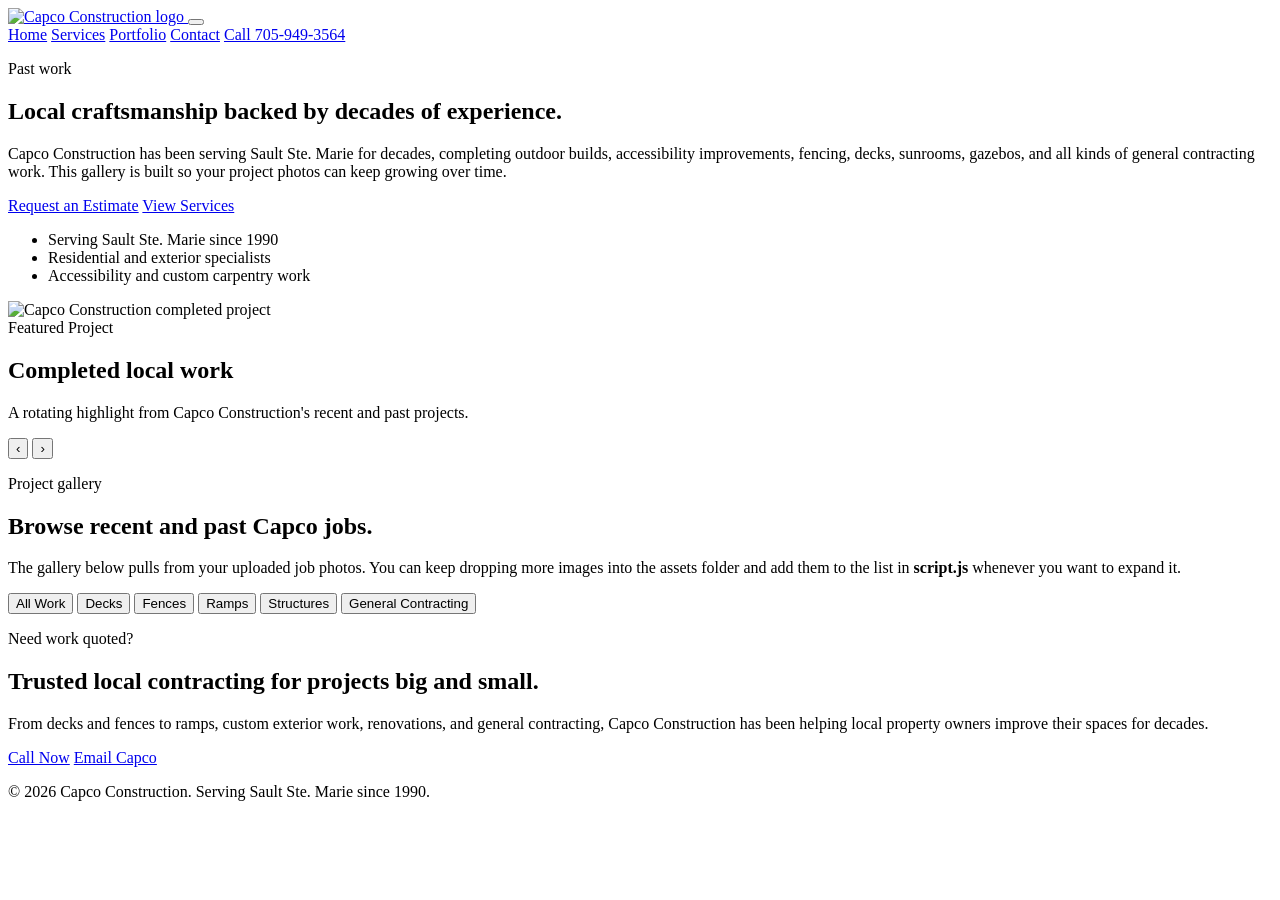
==== portfolio/index.html @ f86b4277 "Update and rename index.htnl to index.html" ====
<!DOCTYPE html>
<html lang="en">
<head>
  <meta charset="UTF-8" />
  <meta name="viewport" content="width=device-width, initial-scale=1.0" />
  <title>Capco Construction Portfolio | Sault Ste. Marie Contracting Projects</title>
  <meta
    name="description"
    content="Browse completed Capco Construction projects in Sault Ste. Marie, including decks, fences, accessibility ramps, gazebos, sunrooms, and general contracting work from a trusted local business serving the area for decades."
  />
  <link rel="stylesheet" href="styles.css" />
</head>
<body class="portfolio-page">
  <header class="site-header compact-header" id="top">
    <div class="container header-inner">
      <a class="brand" href="index.html" aria-label="Capco Construction home">
        <img src="capcologo.png" alt="Capco Construction logo" />
      </a>

      <button class="menu-toggle" id="menuToggle" aria-expanded="false" aria-controls="siteNav" aria-label="Open menu">
        <span></span><span></span><span></span>
      </button>

      <nav class="site-nav" id="siteNav">
        <a href="index.html">Home</a>
        <a href="index.html#services">Services</a>
        <a href="portfolio.html" aria-current="page">Portfolio</a>
        <a href="index.html#contact">Contact</a>
        <a class="nav-cta" href="tel:7059493564">Call 705-949-3564</a>
      </nav>
    </div>
  </header>

  <main>
    <section class="portfolio-hero portfolio-hero--projects">
      <div class="container portfolio-hero-grid reveal">
        <div class="portfolio-hero-copy">
          <p class="eyebrow">Past work</p>
          <h1>Local craftsmanship backed by decades of experience.</h1>
          <p>
            Capco Construction has been serving Sault Ste. Marie for decades, completing outdoor builds,
            accessibility improvements, fencing, decks, sunrooms, gazebos, and all kinds of general contracting work.
            This gallery is built so your project photos can keep growing over time.
          </p>

          <div class="hero-actions">
            <a class="btn btn-primary" href="tel:7059493564">Request an Estimate</a>
            <a class="btn btn-secondary" href="index.html#services">View Services</a>
          </div>

          <ul class="hero-points">
            <li>Serving Sault Ste. Marie since 1990</li>
            <li>Residential and exterior specialists</li>
            <li>Accessibility and custom carpentry work</li>
          </ul>
        </div>

        <div class="showcase-card">
          <div class="showcase-media-wrap">
            <img id="featuredPortfolioImage" class="showcase-media" src="assets/IMG_0144.jpeg" alt="Capco Construction completed project" />
            <div class="showcase-overlay">
              <span class="showcase-pill">Featured Project</span>
              <h2 id="featuredPortfolioTitle">Completed local work</h2>
              <p id="featuredPortfolioCaption">A rotating highlight from Capco Construction's recent and past projects.</p>
            </div>
          </div>
          <div class="showcase-controls">
            <button class="showcase-btn" id="portfolioPrev" type="button" aria-label="Previous project">‹</button>
            <button class="showcase-btn" id="portfolioNext" type="button" aria-label="Next project">›</button>
          </div>
        </div>
      </div>
    </section>

    <section class="section portfolio-section">
      <div class="container">
        <div class="section-heading reveal">
          <p class="section-tag">Project gallery</p>
          <h2>Browse recent and past Capco jobs.</h2>
          <p>
            The gallery below pulls from your uploaded job photos. You can keep dropping more images into the assets folder
            and add them to the list in <strong>script.js</strong> whenever you want to expand it.
          </p>
        </div>

        <div class="portfolio-toolbar reveal">
          <button class="filter-btn active" data-filter="all">All Work</button>
          <button class="filter-btn" data-filter="decks">Decks</button>
          <button class="filter-btn" data-filter="fences">Fences</button>
          <button class="filter-btn" data-filter="ramps">Ramps</button>
          <button class="filter-btn" data-filter="structures">Structures</button>
          <button class="filter-btn" data-filter="general">General Contracting</button>
        </div>

        <div class="portfolio-grid" id="portfolioGrid"></div>
      </div>
    </section>

    <section class="section section-tight portfolio-note-band">
      <div class="container">
        <div class="cta-band-inner reveal">
          <div>
            <p class="section-tag">Need work quoted?</p>
            <h2>Trusted local contracting for projects big and small.</h2>
            <p>
              From decks and fences to ramps, custom exterior work, renovations, and general contracting,
              Capco Construction has been helping local property owners improve their spaces for decades.
            </p>
          </div>
          <div class="cta-band-actions">
            <a class="btn btn-primary" href="tel:7059493564">Call Now</a>
            <a class="btn btn-secondary" href="mailto:capcoscape@hotmail.com">Email Capco</a>
          </div>
        </div>
      </div>
    </section>
  </main>

  <footer class="site-footer minimal-footer">
    <div class="container footer-bottom">
      <p>&copy; 2026 Capco Construction. Serving Sault Ste. Marie since 1990.</p>
    </div>
  </footer>

  <script src="script.js"></script>
</body>
</html>
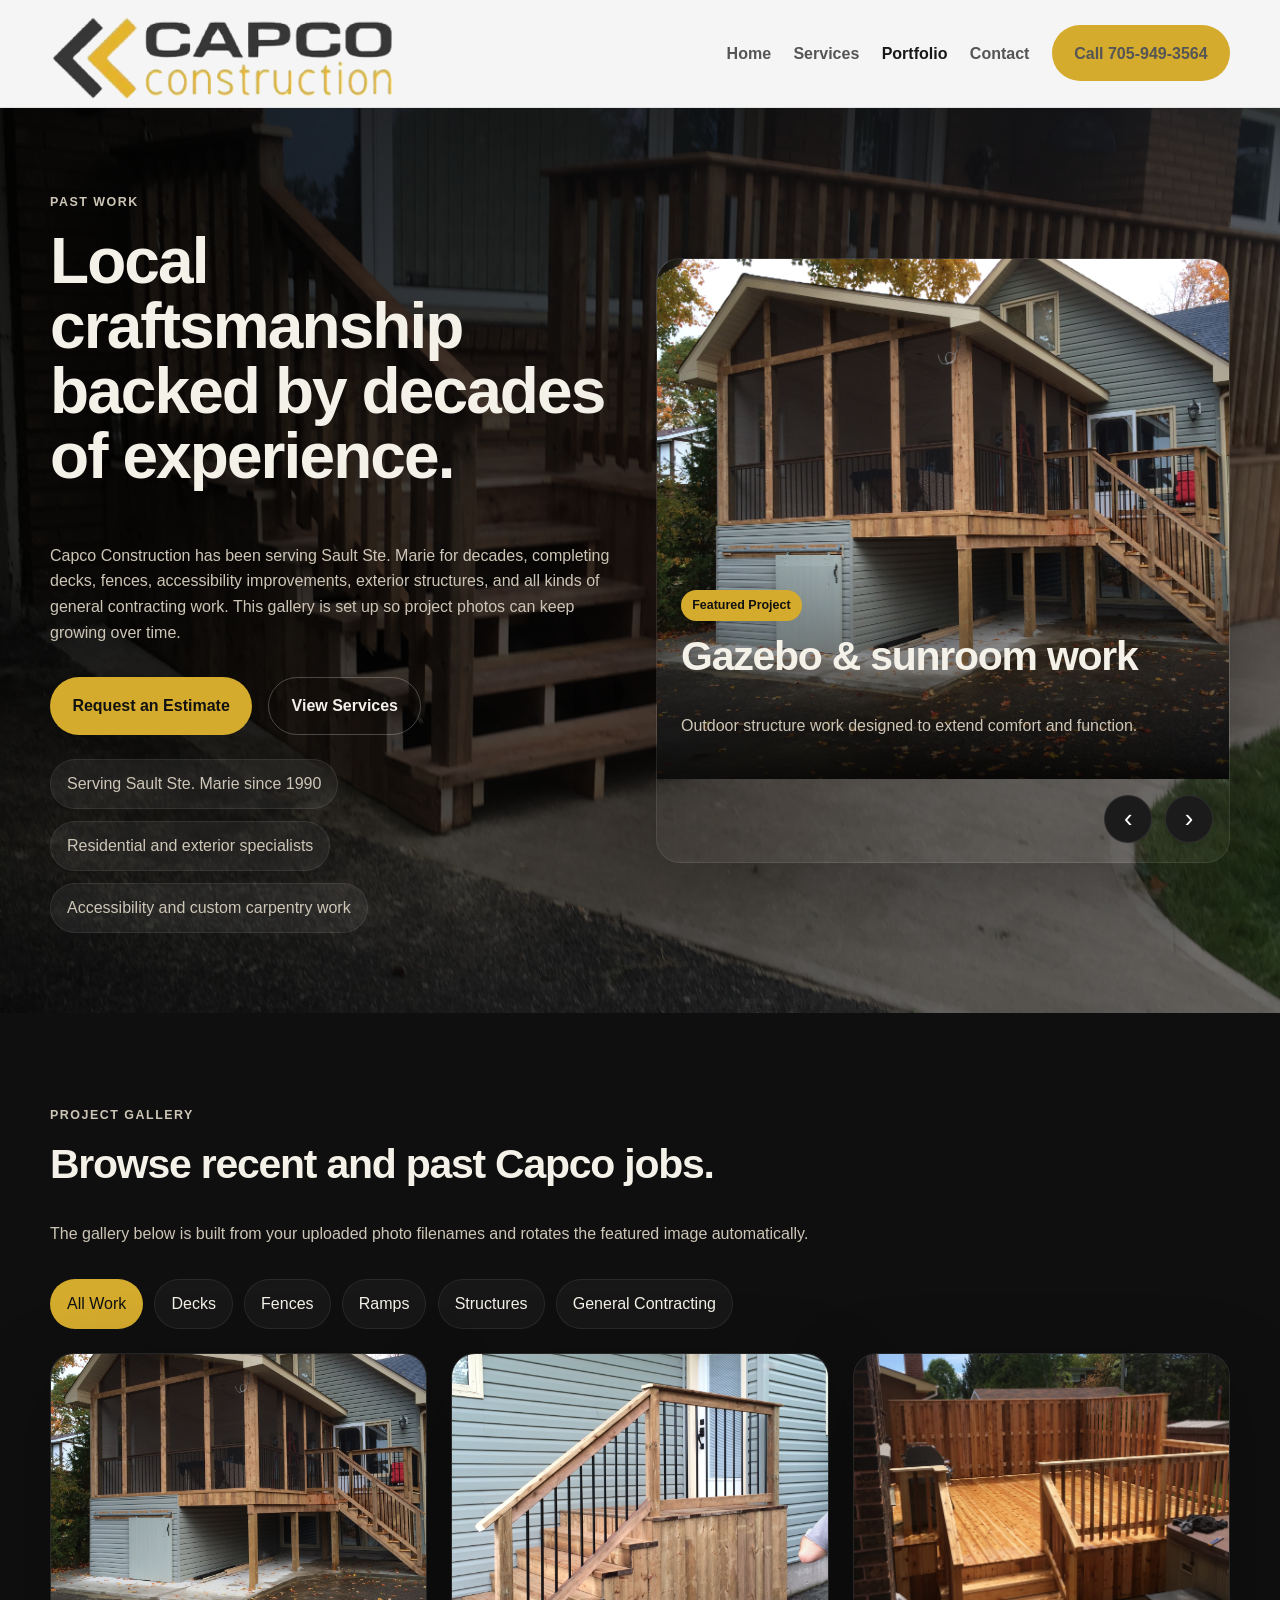
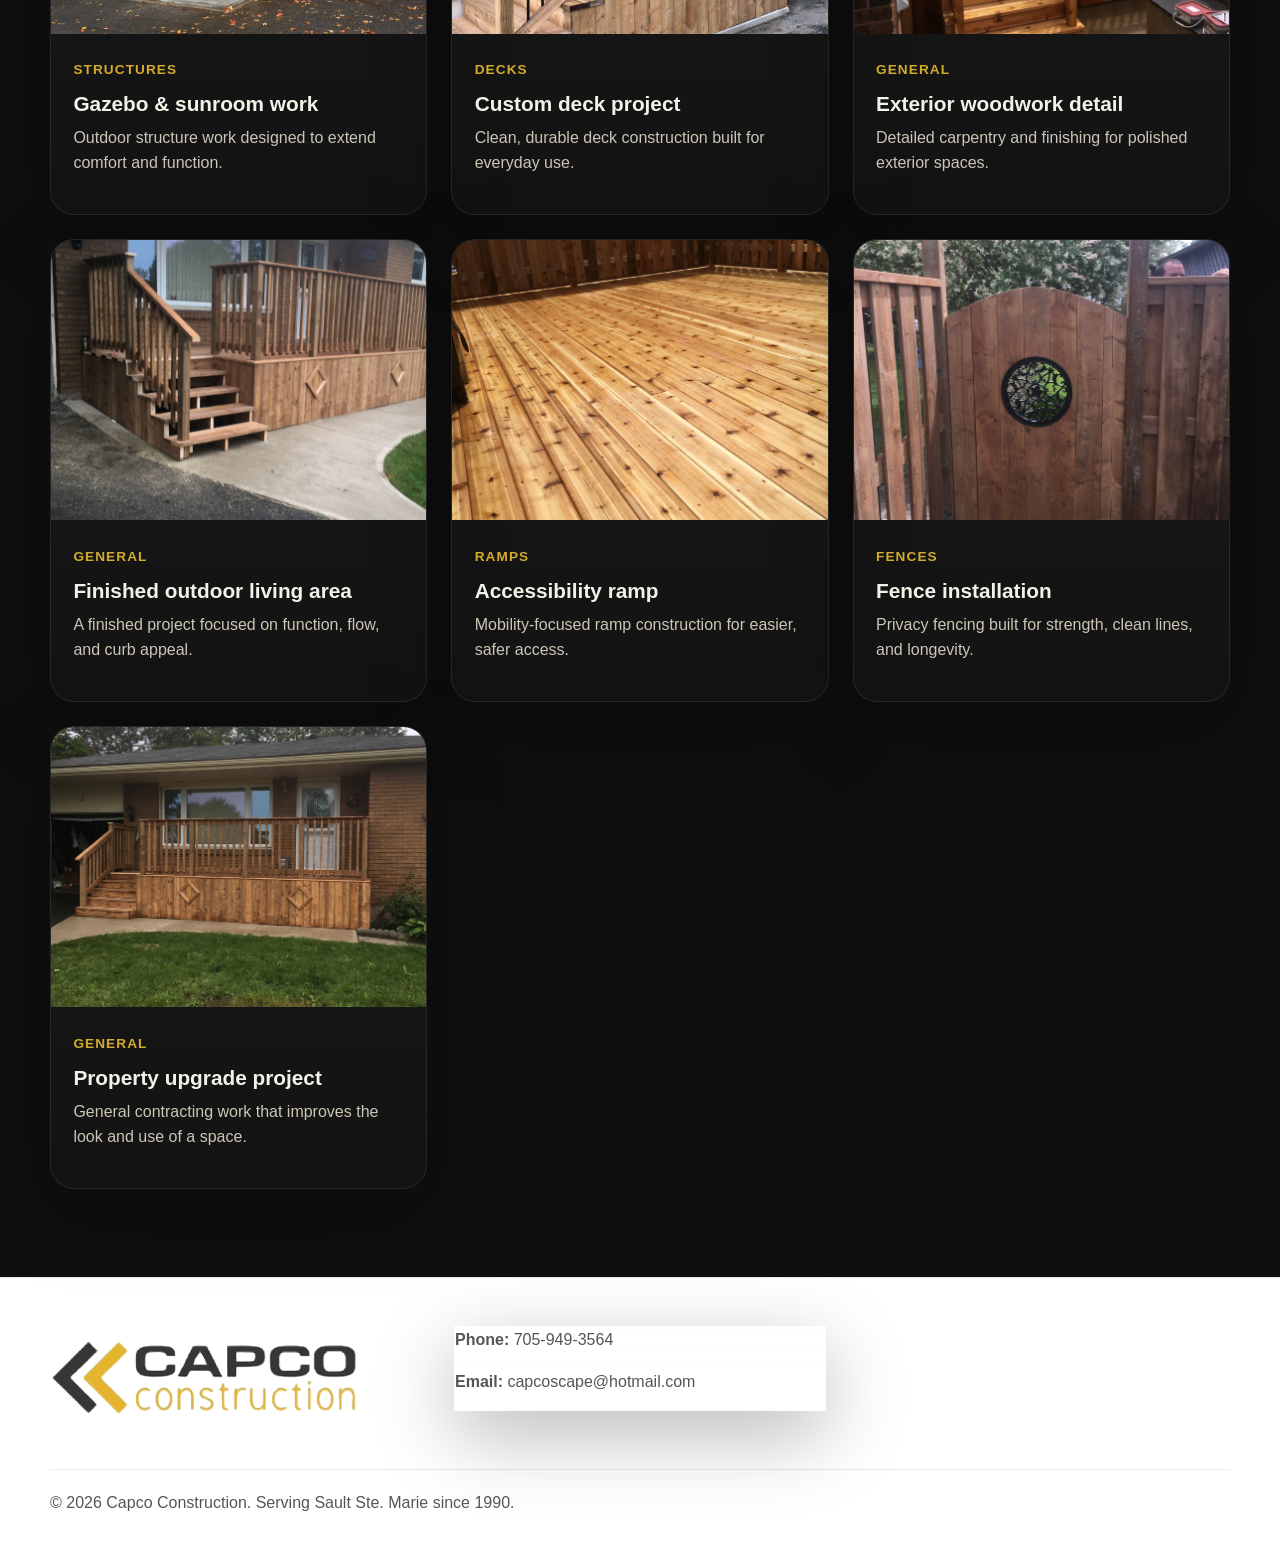
==== commit 4e4e7347: "Update index.html" ====
--- a/portfolio/index.html
+++ b/portfolio/index.html
@@ -4,17 +4,14 @@
   <meta charset="UTF-8" />
   <meta name="viewport" content="width=device-width, initial-scale=1.0" />
   <title>Capco Construction Portfolio | Sault Ste. Marie Contracting Projects</title>
-  <meta
-    name="description"
-    content="Browse completed Capco Construction projects in Sault Ste. Marie, including decks, fences, accessibility ramps, gazebos, sunrooms, and general contracting work from a trusted local business serving the area for decades."
-  />
-  <link rel="stylesheet" href="styles.css" />
+  <meta name="description" content="Browse completed Capco Construction projects in Sault Ste. Marie, including decks, fences, accessibility ramps, gazebos, sunrooms, and general contracting work from a trusted local business serving the area for decades." />
+  <link rel="stylesheet" href="../styles.css" />
 </head>
 <body class="portfolio-page">
   <header class="site-header compact-header" id="top">
     <div class="container header-inner">
-      <a class="brand" href="index.html" aria-label="Capco Construction home">
-        <img src="capcologo.png" alt="Capco Construction logo" />
+      <a class="brand" href="../" aria-label="Capco Construction home">
+        <img src="../capcologo.png" alt="Capco Construction logo" />
       </a>
 
       <button class="menu-toggle" id="menuToggle" aria-expanded="false" aria-controls="siteNav" aria-label="Open menu">
@@ -22,10 +19,10 @@
       </button>
 
       <nav class="site-nav" id="siteNav">
-        <a href="index.html">Home</a>
-        <a href="index.html#services">Services</a>
-        <a href="portfolio.html" aria-current="page">Portfolio</a>
-        <a href="index.html#contact">Contact</a>
+        <a href="../">Home</a>
+        <a href="../#services">Services</a>
+        <a href="./" aria-current="page">Portfolio</a>
+        <a href="../#contact">Contact</a>
         <a class="nav-cta" href="tel:7059493564">Call 705-949-3564</a>
       </nav>
     </div>
@@ -37,17 +34,11 @@
         <div class="portfolio-hero-copy">
           <p class="eyebrow">Past work</p>
           <h1>Local craftsmanship backed by decades of experience.</h1>
-          <p>
-            Capco Construction has been serving Sault Ste. Marie for decades, completing outdoor builds,
-            accessibility improvements, fencing, decks, sunrooms, gazebos, and all kinds of general contracting work.
-            This gallery is built so your project photos can keep growing over time.
-          </p>
-
+          <p>Capco Construction has been serving Sault Ste. Marie for decades, completing decks, fences, accessibility improvements, exterior structures, and all kinds of general contracting work. This gallery is set up so project photos can keep growing over time.</p>
           <div class="hero-actions">
             <a class="btn btn-primary" href="tel:7059493564">Request an Estimate</a>
-            <a class="btn btn-secondary" href="index.html#services">View Services</a>
+            <a class="btn btn-secondary" href="../#services">View Services</a>
           </div>
-
           <ul class="hero-points">
             <li>Serving Sault Ste. Marie since 1990</li>
             <li>Residential and exterior specialists</li>
@@ -57,7 +48,7 @@
 
         <div class="showcase-card">
           <div class="showcase-media-wrap">
-            <img id="featuredPortfolioImage" class="showcase-media" src="assets/IMG_0144.jpeg" alt="Capco Construction completed project" />
+            <img id="featuredPortfolioImage" class="showcase-media" src="../assets/IMG_0144.jpeg" alt="Capco Construction completed project" />
             <div class="showcase-overlay">
               <span class="showcase-pill">Featured Project</span>
               <h2 id="featuredPortfolioTitle">Completed local work</h2>
@@ -74,13 +65,10 @@
 
     <section class="section portfolio-section">
       <div class="container">
-        <div class="section-heading reveal">
+        <div class="section-head reveal">
           <p class="section-tag">Project gallery</p>
           <h2>Browse recent and past Capco jobs.</h2>
-          <p>
-            The gallery below pulls from your uploaded job photos. You can keep dropping more images into the assets folder
-            and add them to the list in <strong>script.js</strong> whenever you want to expand it.
-          </p>
+          <p>The gallery below is built from your uploaded photo filenames and rotates the featured image automatically.</p>
         </div>
 
         <div class="portfolio-toolbar reveal">
@@ -95,33 +83,23 @@
         <div class="portfolio-grid" id="portfolioGrid"></div>
       </div>
     </section>
-
-    <section class="section section-tight portfolio-note-band">
-      <div class="container">
-        <div class="cta-band-inner reveal">
-          <div>
-            <p class="section-tag">Need work quoted?</p>
-            <h2>Trusted local contracting for projects big and small.</h2>
-            <p>
-              From decks and fences to ramps, custom exterior work, renovations, and general contracting,
-              Capco Construction has been helping local property owners improve their spaces for decades.
-            </p>
-          </div>
-          <div class="cta-band-actions">
-            <a class="btn btn-primary" href="tel:7059493564">Call Now</a>
-            <a class="btn btn-secondary" href="mailto:capcoscape@hotmail.com">Email Capco</a>
-          </div>
-        </div>
-      </div>
-    </section>
   </main>
 
   <footer class="site-footer minimal-footer">
+    <div class="container footer-grid footer-grid-compact">
+      <div class="footer-brand">
+        <img class="footer-logo" src="../capcologo.png" alt="Capco Construction logo" />
+      </div>
+      <div class="footer-block">
+        <p><strong>Phone:</strong> <a href="tel:7059493564">705-949-3564</a></p>
+        <p><strong>Email:</strong> <a href="mailto:capcoscape@hotmail.com">capcoscape@hotmail.com</a></p>
+      </div>
+    </div>
     <div class="container footer-bottom">
       <p>&copy; 2026 Capco Construction. Serving Sault Ste. Marie since 1990.</p>
     </div>
   </footer>
 
-  <script src="script.js"></script>
+  <script src="../script.js"></script>
 </body>
 </html>
--- a/styles.css
+++ b/styles.css
@@ -0,0 +1,171 @@
+
+:root {
+  --bg: #111111;
+  --panel: #191919;
+  --panel-soft: #222222;
+  --text: #f4f1e8;
+  --muted: #cdc6b7;
+  --gold: #d4ab2d;
+  --gold-deep: #b58e1f;
+  --line: rgba(255, 255, 255, 0.08);
+  --shadow: 0 24px 80px rgba(0, 0, 0, 0.28);
+  --radius: 24px;
+  --radius-sm: 16px;
+  --container: 1180px;
+  --light-bg: #ffffff;
+  --light-text: #181818;
+  --light-muted: #555555;
+  --light-line: rgba(0, 0, 0, 0.08);
+}
+
+* { box-sizing: border-box; }
+html { scroll-behavior: smooth; }
+body {
+  margin: 0;
+  font-family: Inter, Arial, Helvetica, sans-serif;
+  background: #0f0f0f;
+  color: var(--text);
+  line-height: 1.6;
+}
+img { max-width: 100%; display: block; }
+a { color: inherit; text-decoration: none; }
+button { font: inherit; }
+.container { width: min(calc(100% - 2rem), var(--container)); margin: 0 auto; }
+.section { padding: 5.5rem 0; }
+.section-tag, .eyebrow {
+  display: inline-block; margin: 0 0 1rem; color: var(--gold); text-transform: uppercase;
+  letter-spacing: 0.12em; font-size: 0.78rem; font-weight: 700;
+}
+h1,h2,h3,p { margin-top: 0; }
+h1 { font-size: clamp(2.5rem, 5vw, 4.7rem); line-height: 1.02; letter-spacing: -0.03em; }
+h2 { font-size: clamp(2rem, 3.2vw, 3rem); line-height: 1.1; letter-spacing: -0.03em; }
+h3 { font-size: 1.3rem; line-height: 1.2; }
+
+.site-header {
+  position: sticky; top: 0; z-index: 100; backdrop-filter: blur(18px);
+  background: rgba(255, 255, 255, 0.96); border-bottom: 1px solid var(--light-line);
+}
+.header-inner {
+  display: flex; align-items: center; justify-content: space-between; gap: 1rem; min-height: 94px;
+}
+.brand img { width: clamp(220px, 28vw, 370px); }
+.site-nav { display: flex; align-items: center; gap: 1.4rem; }
+.site-nav a { color: var(--light-muted); font-weight: 600; transition: color 0.2s ease; }
+.site-nav a:hover, .site-nav a:focus-visible, .site-nav a[aria-current="page"] { color: var(--light-text); }
+.nav-cta, .btn {
+  display: inline-flex; align-items: center; justify-content: center; border-radius: 999px;
+  padding: 0.95rem 1.4rem; font-weight: 700;
+  transition: transform 0.2s ease, background 0.2s ease, color 0.2s ease, border-color 0.2s ease;
+}
+.nav-cta { background: var(--gold); color: #111; }
+.nav-cta:hover, .btn:hover { transform: translateY(-2px); }
+.menu-toggle {
+  display: none; width: 48px; height: 48px; border: 1px solid var(--light-line); background: #fff; border-radius: 12px;
+  align-items: center; justify-content: center; flex-direction: column; gap: 5px; cursor: pointer;
+}
+.menu-toggle span { width: 18px; height: 2px; background: #222; display: block; }
+
+.hero {
+  position: relative; overflow: hidden; padding: 6rem 0 5rem;
+  background: linear-gradient(120deg, rgba(0, 0, 0, 0.82), rgba(0, 0, 0, 0.45)), url('assets/IMG_0227.jpeg') center/cover no-repeat;
+}
+.hero-overlay {
+  position: absolute; inset: 0; background: radial-gradient(circle at top right, rgba(212, 171, 45, 0.22), transparent 28%); pointer-events: none;
+}
+.hero-grid, .split-grid, .why-grid, .footer-grid, .intro-grid, .cta-band-inner, .portfolio-hero-grid {
+  display: grid; gap: 2rem;
+}
+.hero-grid { grid-template-columns: 1.25fr 0.75fr; align-items: end; position: relative; z-index: 1; }
+.hero-text { max-width: 760px; color: var(--muted); font-size: 1.08rem; }
+.hero-actions { display: flex; flex-wrap: wrap; gap: 1rem; margin: 2rem 0 1.5rem; }
+.btn-primary { background: var(--gold); color: #111; }
+.btn-secondary { background: transparent; color: var(--text); border: 1px solid rgba(255,255,255,0.24); }
+.hero-points { display: flex; flex-wrap: wrap; gap: 0.75rem; list-style: none; padding: 0; margin: 0; }
+.hero-points li {
+  padding: 0.7rem 1rem; border-radius: 999px; background: rgba(255,255,255,0.06);
+  border: 1px solid rgba(255,255,255,0.08); color: var(--muted);
+}
+.hero-card { display: grid; gap: 1rem; }
+.stat-card, .badge-card, .service-card, .portfolio-card, .feature-list article, .footer-block, .about-highlights div, .intro-bar, .cta-band-inner, .showcase-card {
+  background: linear-gradient(180deg, rgba(255,255,255,0.04), rgba(255,255,255,0.02)); border: 1px solid var(--line); box-shadow: var(--shadow);
+}
+.stat-card, .badge-card { padding: 1.8rem; border-radius: var(--radius); }
+.stat-number { display: block; font-size: clamp(3rem, 6vw, 4.5rem); line-height: 1; font-weight: 800; color: var(--gold); }
+.stat-label, .badge-kicker { color: var(--muted); }
+.intro-bar { background: #131313; }
+.intro-grid { grid-template-columns: 1fr 0.9fr; align-items: center; padding: 2rem; border-radius: var(--radius); }
+.split-grid { grid-template-columns: 1fr 1fr; align-items: center; }
+.about-copy { padding-right: 2rem; }
+.about-highlights { display: grid; grid-template-columns: repeat(3, 1fr); gap: 1rem; margin-top: 2rem; }
+.about-highlights div { padding: 1.2rem; border-radius: var(--radius-sm); }
+.about-highlights span, .section-head p, .intro-grid p, .footer-block p, .footer-brand p, .portfolio-hero p, .portfolio-card p, .service-body p, .feature-list p, .about-copy p { color: var(--muted); }
+.about-media img { border-radius: var(--radius); min-height: 520px; object-fit: cover; box-shadow: var(--shadow); width: 100%; }
+.section-head { max-width: 780px; margin-bottom: 2rem; }
+.service-grid, .portfolio-grid { display: grid; grid-template-columns: repeat(3, minmax(0, 1fr)); gap: 1.5rem; }
+.service-card, .portfolio-card { border-radius: var(--radius); overflow: hidden; }
+.service-card img, .portfolio-card img { width: 100%; height: 280px; object-fit: cover; }
+.service-body, .portfolio-card-body { padding: 1.4rem; }
+.why-grid { grid-template-columns: 0.7fr 1.3fr; align-items: start; }
+.feature-list { display: grid; grid-template-columns: repeat(2, minmax(0, 1fr)); gap: 1rem; }
+.feature-list article { padding: 1.5rem; border-radius: var(--radius-sm); }
+.cta-band-inner { grid-template-columns: 1fr auto; align-items: center; padding: 2rem; border-radius: var(--radius); }
+.site-footer {
+  background: #fff; color: var(--light-text); border-top: 1px solid var(--light-line); padding-top: 3rem;
+}
+.footer-grid { grid-template-columns: 1fr 1fr 1fr; align-items: start; }
+.footer-brand p, .footer-block p { color: var(--light-muted); }
+.footer-logo { width: clamp(220px, 25vw, 320px); margin-bottom: 1rem; }
+.footer-block h3 { color: var(--light-text); }
+.footer-bottom {
+  border-top: 1px solid var(--light-line); margin-top: 2rem; padding: 1.2rem 0 2rem; color: var(--light-muted);
+}
+
+.portfolio-page .portfolio-hero {
+  position: relative; padding: 5rem 0; background: linear-gradient(120deg, rgba(0,0,0,0.86), rgba(0,0,0,0.52)), url('../assets/IMG_0390.jpeg') center/cover no-repeat;
+}
+.portfolio-hero-grid { grid-template-columns: 1fr 1fr; align-items: center; }
+.showcase-card { border-radius: var(--radius); overflow: hidden; }
+.showcase-media-wrap { position: relative; }
+.showcase-media { width: 100%; height: 520px; object-fit: cover; }
+.showcase-overlay {
+  position: absolute; inset: auto 0 0 0; padding: 1.5rem; background: linear-gradient(to top, rgba(0,0,0,0.88), rgba(0,0,0,0.05));
+}
+.showcase-pill {
+  display: inline-flex; padding: 0.35rem 0.7rem; border-radius: 999px; background: var(--gold); color: #111; font-weight: 700; font-size: 0.78rem; margin-bottom: 0.8rem;
+}
+.showcase-controls { display: flex; justify-content: flex-end; gap: 0.8rem; padding: 1rem 1rem 1.2rem; }
+.showcase-btn {
+  width: 48px; height: 48px; border-radius: 999px; border: 1px solid var(--line); background: #1b1b1b; color: #fff; cursor: pointer; font-size: 1.6rem;
+}
+.portfolio-toolbar { display: flex; flex-wrap: wrap; gap: 0.7rem; margin-bottom: 1.5rem; }
+.filter-btn {
+  border: 1px solid var(--line); background: #171717; color: var(--text); border-radius: 999px; padding: 0.7rem 1rem; cursor: pointer;
+}
+.filter-btn.active { background: var(--gold); color: #111; border-color: transparent; }
+.portfolio-card .portfolio-card-body h3 { margin-bottom: 0.5rem; }
+.portfolio-card-meta { display: inline-block; color: var(--gold); font-size: 0.85rem; font-weight: 700; text-transform: uppercase; letter-spacing: 0.08em; margin-bottom: 0.7rem; }
+
+.reveal { opacity: 0; transform: translateY(18px); transition: opacity 0.6s ease, transform 0.6s ease; }
+.reveal.is-visible { opacity: 1; transform: translateY(0); }
+
+@media (max-width: 980px) {
+  .menu-toggle { display: inline-flex; }
+  .site-nav {
+    position: absolute; top: calc(100% + 1px); left: 0; right: 0; display: none; flex-direction: column; align-items: flex-start;
+    padding: 1rem; background: rgba(255,255,255,0.98); border-bottom: 1px solid var(--light-line);
+  }
+  .site-nav.is-open { display: flex; }
+  .hero-grid, .split-grid, .why-grid, .footer-grid, .intro-grid, .cta-band-inner, .portfolio-hero-grid { grid-template-columns: 1fr; }
+  .service-grid, .portfolio-grid, .about-highlights, .feature-list { grid-template-columns: 1fr 1fr; }
+  .about-copy { padding-right: 0; }
+  .showcase-media { height: 420px; }
+}
+@media (max-width: 680px) {
+  .section { padding: 4rem 0; }
+  .header-inner { min-height: 84px; }
+  .brand img { width: min(250px, 68vw); }
+  .service-grid, .portfolio-grid, .about-highlights, .feature-list { grid-template-columns: 1fr; }
+  .hero { padding-top: 5rem; }
+  .showcase-media { height: 320px; }
+  .footer-grid { gap: 1rem; }
+}
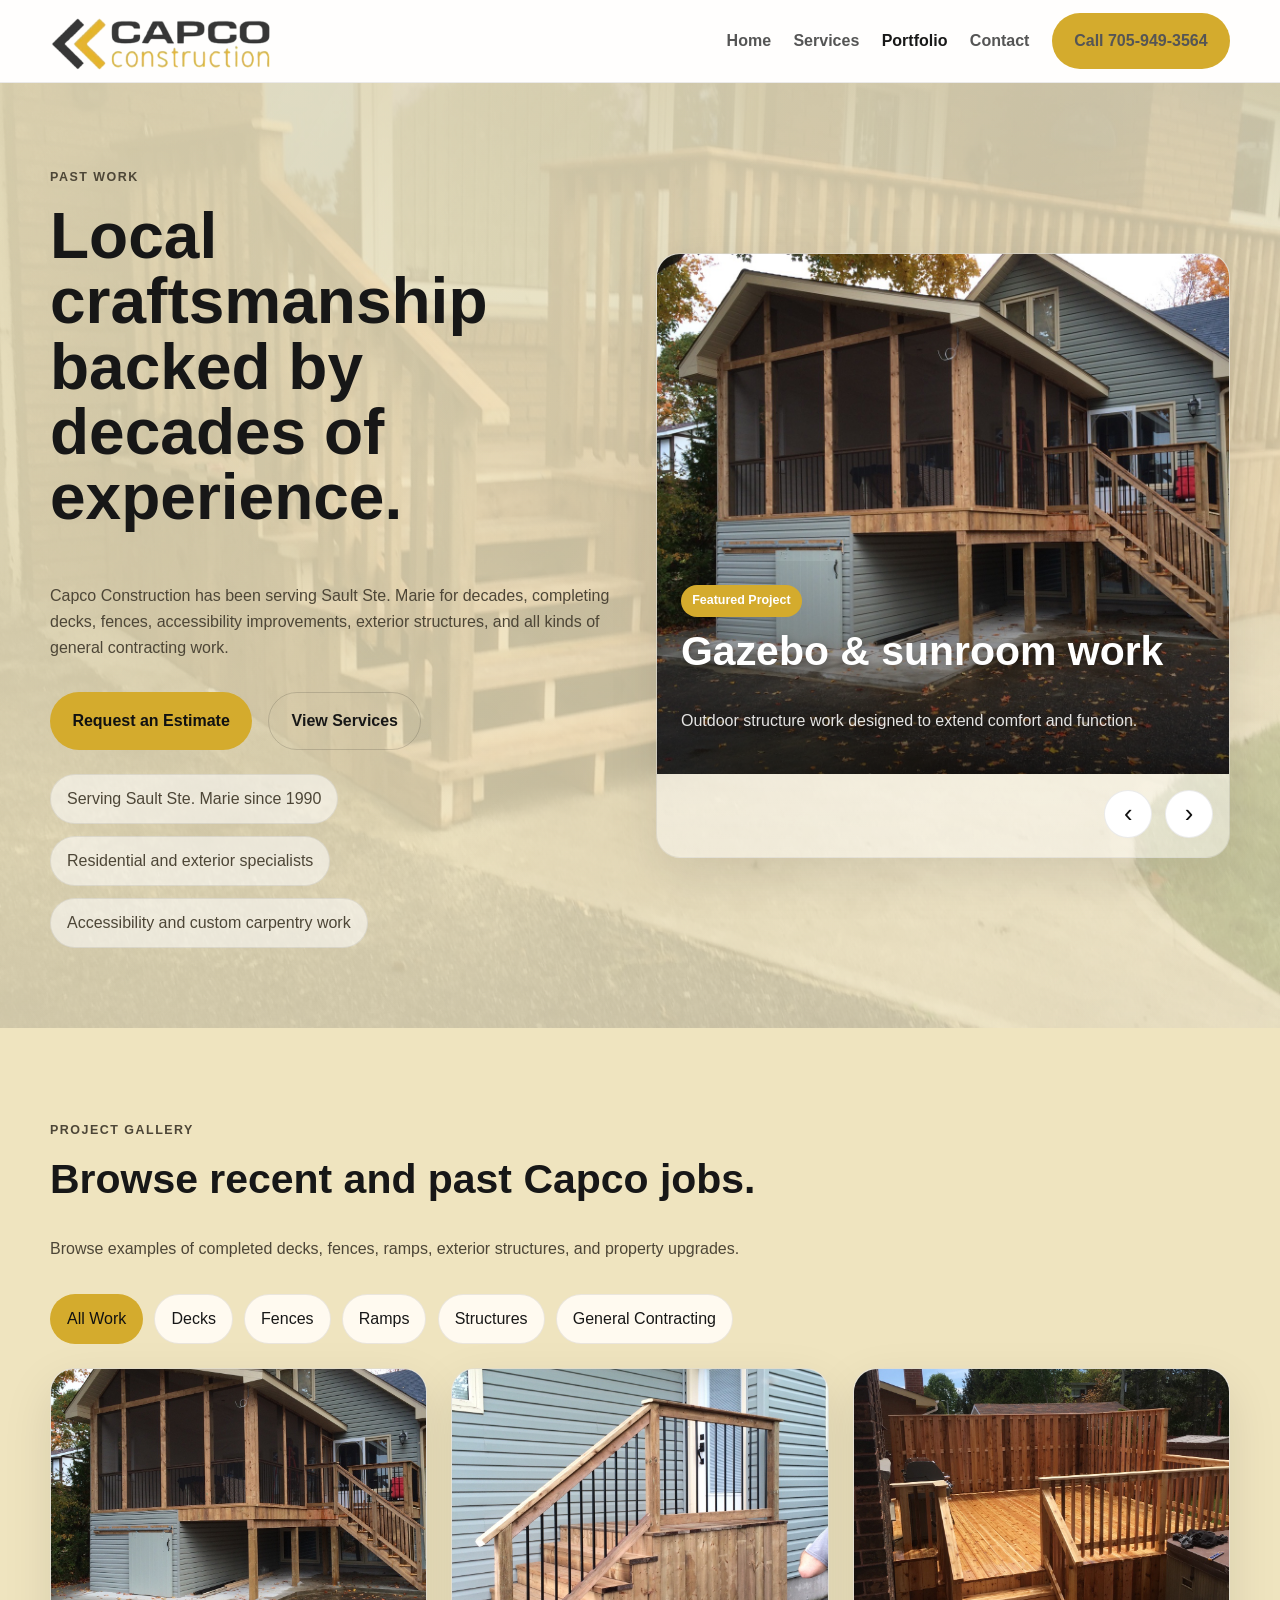
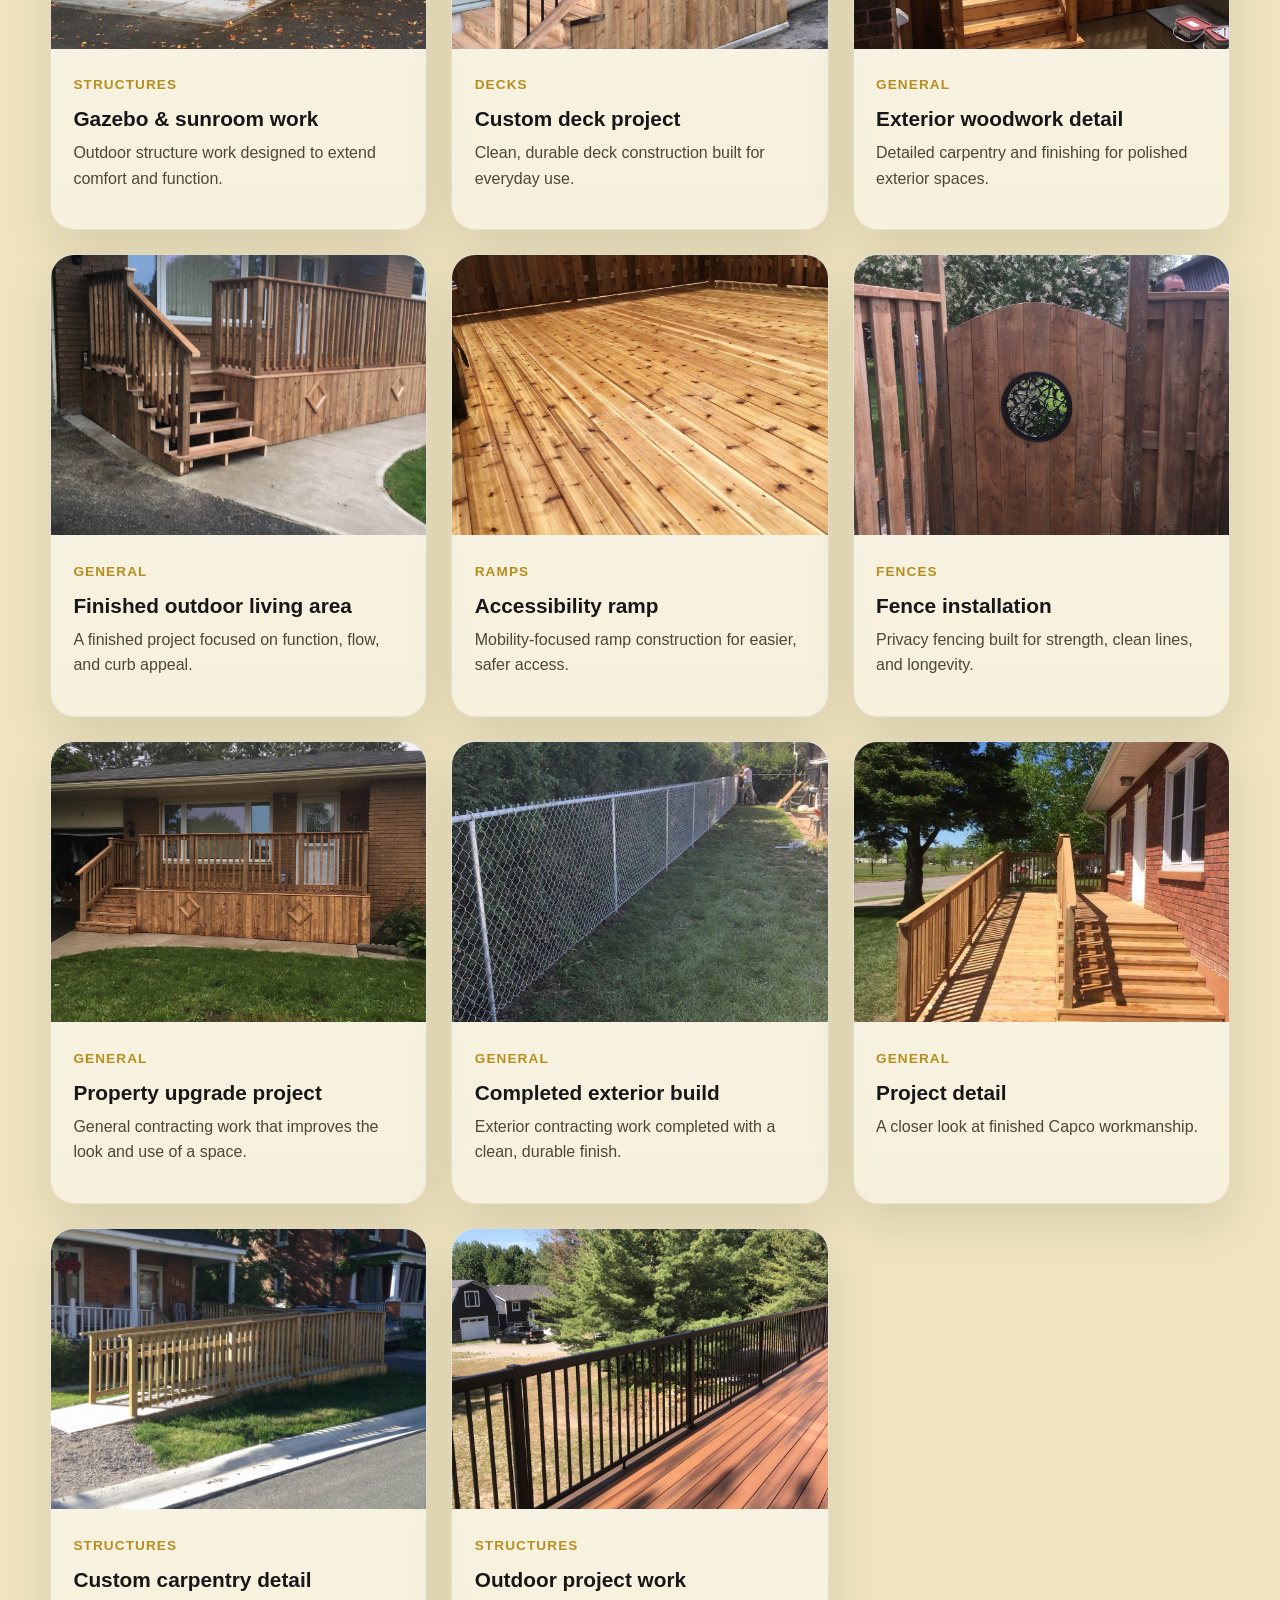
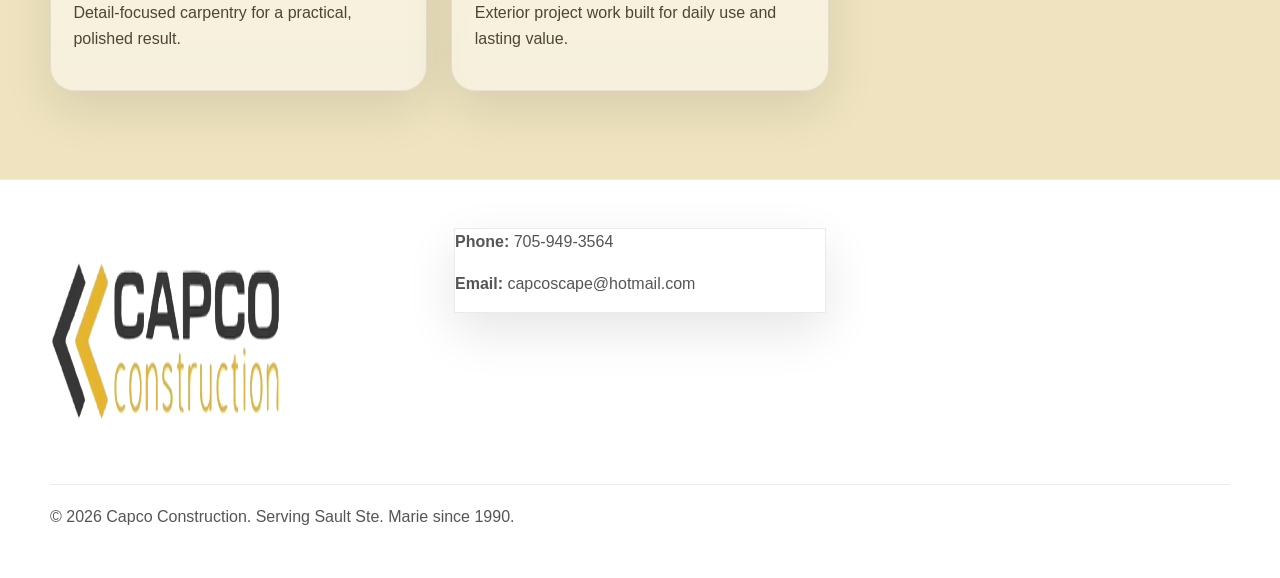
==== commit 05bfdba7: "Improve Capco site content, SEO, and assets" ====
--- a/portfolio/index.html
+++ b/portfolio/index.html
@@ -5,13 +5,27 @@
   <meta name="viewport" content="width=device-width, initial-scale=1.0" />
   <title>Capco Construction Portfolio | Sault Ste. Marie Contracting Projects</title>
   <meta name="description" content="Browse completed Capco Construction projects in Sault Ste. Marie, including decks, fences, accessibility ramps, gazebos, sunrooms, and general contracting work from a trusted local business serving the area for decades." />
+  <meta name="theme-color" content="#d4ab2d" />
+  <meta name="robots" content="index, follow" />
+  <link rel="canonical" href="https://capcoconstruction.com/portfolio/" />
+  <meta property="og:type" content="website" />
+  <meta property="og:url" content="https://capcoconstruction.com/portfolio/" />
+  <meta property="og:title" content="Capco Construction Portfolio | Sault Ste. Marie Contracting Projects" />
+  <meta property="og:description" content="Browse completed Capco Construction decks, fences, ramps, exterior structures, and general contracting projects in Sault Ste. Marie." />
+  <meta property="og:image" content="https://capcoconstruction.com/assets/IMG_0144.jpeg" />
+  <meta property="og:locale" content="en_CA" />
+  <meta name="twitter:card" content="summary_large_image" />
+  <link rel="icon" type="image/x-icon" href="../favicon.ico" />
+  <link rel="icon" type="image/png" sizes="96x96" href="../favicon-96x96.png" />
+  <link rel="icon" type="image/svg+xml" href="../favicon.svg" />
+  <link rel="apple-touch-icon" sizes="180x180" href="../apple-touch-icon.png" />
   <link rel="stylesheet" href="../styles.css" />
 </head>
 <body class="portfolio-page">
   <header class="site-header compact-header" id="top">
     <div class="container header-inner">
       <a class="brand" href="../" aria-label="Capco Construction home">
-        <img src="../capcologo.png" alt="Capco Construction logo" />
+        <img src="../capcologo.png" width="700" height="208" alt="Capco Construction logo" />
       </a>
 
       <button class="menu-toggle" id="menuToggle" aria-expanded="false" aria-controls="siteNav" aria-label="Open menu">
@@ -34,7 +48,7 @@
         <div class="portfolio-hero-copy">
           <p class="eyebrow">Past work</p>
           <h1>Local craftsmanship backed by decades of experience.</h1>
-          <p>Capco Construction has been serving Sault Ste. Marie for decades, completing decks, fences, accessibility improvements, exterior structures, and all kinds of general contracting work. This gallery is set up so project photos can keep growing over time.</p>
+          <p>Capco Construction has been serving Sault Ste. Marie for decades, completing decks, fences, accessibility improvements, exterior structures, and all kinds of general contracting work.</p>
           <div class="hero-actions">
             <a class="btn btn-primary" href="tel:7059493564">Request an Estimate</a>
             <a class="btn btn-secondary" href="../#services">View Services</a>
@@ -48,7 +62,7 @@
 
         <div class="showcase-card">
           <div class="showcase-media-wrap">
-            <img id="featuredPortfolioImage" class="showcase-media" src="../assets/IMG_0144.jpeg" alt="Capco Construction completed project" />
+            <img id="featuredPortfolioImage" class="showcase-media" src="../assets/IMG_0144.jpeg" width="1200" height="1600" alt="Capco Construction completed project" />
             <div class="showcase-overlay">
               <span class="showcase-pill">Featured Project</span>
               <h2 id="featuredPortfolioTitle">Completed local work</h2>
@@ -56,8 +70,8 @@
             </div>
           </div>
           <div class="showcase-controls">
-            <button class="showcase-btn" id="portfolioPrev" type="button" aria-label="Previous project">‹</button>
-            <button class="showcase-btn" id="portfolioNext" type="button" aria-label="Next project">›</button>
+            <button class="showcase-btn" id="portfolioPrev" type="button" aria-label="Previous project">&lsaquo;</button>
+            <button class="showcase-btn" id="portfolioNext" type="button" aria-label="Next project">&rsaquo;</button>
           </div>
         </div>
       </div>
@@ -68,16 +82,16 @@
         <div class="section-head reveal">
           <p class="section-tag">Project gallery</p>
           <h2>Browse recent and past Capco jobs.</h2>
-          <p>The gallery below is built from your uploaded photo filenames and rotates the featured image automatically.</p>
+          <p>Browse examples of completed decks, fences, ramps, exterior structures, and property upgrades.</p>
         </div>
 
         <div class="portfolio-toolbar reveal">
-          <button class="filter-btn active" data-filter="all">All Work</button>
-          <button class="filter-btn" data-filter="decks">Decks</button>
-          <button class="filter-btn" data-filter="fences">Fences</button>
-          <button class="filter-btn" data-filter="ramps">Ramps</button>
-          <button class="filter-btn" data-filter="structures">Structures</button>
-          <button class="filter-btn" data-filter="general">General Contracting</button>
+          <button class="filter-btn active" data-filter="all" aria-pressed="true">All Work</button>
+          <button class="filter-btn" data-filter="decks" aria-pressed="false">Decks</button>
+          <button class="filter-btn" data-filter="fences" aria-pressed="false">Fences</button>
+          <button class="filter-btn" data-filter="ramps" aria-pressed="false">Ramps</button>
+          <button class="filter-btn" data-filter="structures" aria-pressed="false">Structures</button>
+          <button class="filter-btn" data-filter="general" aria-pressed="false">General Contracting</button>
         </div>
 
         <div class="portfolio-grid" id="portfolioGrid"></div>
@@ -88,7 +102,7 @@
   <footer class="site-footer minimal-footer">
     <div class="container footer-grid footer-grid-compact">
       <div class="footer-brand">
-        <img class="footer-logo" src="../capcologo.png" alt="Capco Construction logo" />
+        <img class="footer-logo" src="../capcologo.png" width="700" height="208" loading="lazy" alt="Capco Construction logo" />
       </div>
       <div class="footer-block">
         <p><strong>Phone:</strong> <a href="tel:7059493564">705-949-3564</a></p>
--- a/styles.css
+++ b/styles.css
@@ -1,14 +1,13 @@
-
 :root {
-  --bg: #111111;
-  --panel: #191919;
-  --panel-soft: #222222;
-  --text: #f4f1e8;
-  --muted: #cdc6b7;
+  --bg: #efe4bf;
+  --panel: #f6edd2;
+  --panel-soft: #fbf4de;
+  --text: #171717;
+  --muted: #4d4637;
   --gold: #d4ab2d;
   --gold-deep: #b58e1f;
-  --line: rgba(255, 255, 255, 0.08);
-  --shadow: 0 24px 80px rgba(0, 0, 0, 0.28);
+  --line: rgba(0, 0, 0, 0.08);
+  --shadow: 0 18px 50px rgba(0, 0, 0, 0.10);
   --radius: 24px;
   --radius-sm: 16px;
   --container: 1180px;
@@ -20,152 +19,593 @@
 
 * { box-sizing: border-box; }
 html { scroll-behavior: smooth; }
+
 body {
   margin: 0;
   font-family: Inter, Arial, Helvetica, sans-serif;
-  background: #0f0f0f;
+  background: var(--bg);
   color: var(--text);
   line-height: 1.6;
 }
+
 img { max-width: 100%; display: block; }
 a { color: inherit; text-decoration: none; }
 button { font: inherit; }
-.container { width: min(calc(100% - 2rem), var(--container)); margin: 0 auto; }
+
+.container {
+  width: min(calc(100% - 2rem), var(--container));
+  margin: 0 auto;
+}
+
 .section { padding: 5.5rem 0; }
-.section-tag, .eyebrow {
-  display: inline-block; margin: 0 0 1rem; color: var(--gold); text-transform: uppercase;
-  letter-spacing: 0.12em; font-size: 0.78rem; font-weight: 700;
-}
-h1,h2,h3,p { margin-top: 0; }
-h1 { font-size: clamp(2.5rem, 5vw, 4.7rem); line-height: 1.02; letter-spacing: -0.03em; }
-h2 { font-size: clamp(2rem, 3.2vw, 3rem); line-height: 1.1; letter-spacing: -0.03em; }
-h3 { font-size: 1.3rem; line-height: 1.2; }
+
+.section-tag,
+.eyebrow {
+  display: inline-block;
+  margin: 0 0 1rem;
+  color: var(--gold-deep);
+  text-transform: uppercase;
+  letter-spacing: 0.12em;
+  font-size: 0.78rem;
+  font-weight: 700;
+}
+
+h1, h2, h3, p { margin-top: 0; }
+
+h1 {
+  font-size: clamp(2.5rem, 5vw, 4.7rem);
+  line-height: 1.02;
+  color: var(--text);
+}
+
+h2 {
+  font-size: clamp(2rem, 3.2vw, 3rem);
+  line-height: 1.1;
+  color: var(--text);
+}
+
+h3 {
+  font-size: 1.3rem;
+  line-height: 1.2;
+  color: var(--text);
+}
 
 .site-header {
-  position: sticky; top: 0; z-index: 100; backdrop-filter: blur(18px);
-  background: rgba(255, 255, 255, 0.96); border-bottom: 1px solid var(--light-line);
-}
+  position: sticky;
+  top: 0;
+  z-index: 100;
+  backdrop-filter: blur(18px);
+  background: rgba(255, 255, 255, 0.96);
+  border-bottom: 1px solid var(--light-line);
+}
+
 .header-inner {
-  display: flex; align-items: center; justify-content: space-between; gap: 1rem; min-height: 94px;
-}
-.brand img { width: clamp(220px, 28vw, 370px); }
-.site-nav { display: flex; align-items: center; gap: 1.4rem; }
-.site-nav a { color: var(--light-muted); font-weight: 600; transition: color 0.2s ease; }
-.site-nav a:hover, .site-nav a:focus-visible, .site-nav a[aria-current="page"] { color: var(--light-text); }
-.nav-cta, .btn {
-  display: inline-flex; align-items: center; justify-content: center; border-radius: 999px;
-  padding: 0.95rem 1.4rem; font-weight: 700;
+  display: flex;
+  align-items: center;
+  justify-content: space-between;
+  gap: 1rem;
+  min-height: 82px;
+}
+
+.brand img {
+  width: clamp(150px, 18vw, 230px);
+  height: auto;
+}
+
+.site-nav {
+  display: flex;
+  align-items: center;
+  gap: 1.4rem;
+}
+
+.site-nav a {
+  color: var(--light-muted);
+  font-weight: 600;
+  transition: color 0.2s ease;
+}
+
+.site-nav a:hover,
+.site-nav a:focus-visible,
+.site-nav a[aria-current="page"] {
+  color: var(--light-text);
+}
+
+.nav-cta,
+.btn {
+  display: inline-flex;
+  align-items: center;
+  justify-content: center;
+  border-radius: 999px;
+  padding: 0.95rem 1.4rem;
+  font-weight: 700;
   transition: transform 0.2s ease, background 0.2s ease, color 0.2s ease, border-color 0.2s ease;
 }
-.nav-cta { background: var(--gold); color: #111; }
-.nav-cta:hover, .btn:hover { transform: translateY(-2px); }
+
+.nav-cta {
+  background: var(--gold);
+  color: #111;
+}
+
+.nav-cta:hover,
+.btn:hover {
+  transform: translateY(-2px);
+}
+
 .menu-toggle {
-  display: none; width: 48px; height: 48px; border: 1px solid var(--light-line); background: #fff; border-radius: 12px;
-  align-items: center; justify-content: center; flex-direction: column; gap: 5px; cursor: pointer;
-}
-.menu-toggle span { width: 18px; height: 2px; background: #222; display: block; }
+  display: none;
+  width: 48px;
+  height: 48px;
+  border: 1px solid var(--light-line);
+  background: #fff;
+  border-radius: 12px;
+  align-items: center;
+  justify-content: center;
+  flex-direction: column;
+  gap: 5px;
+  cursor: pointer;
+}
+
+.menu-toggle span {
+  width: 18px;
+  height: 2px;
+  background: #222;
+  display: block;
+}
 
 .hero {
-  position: relative; overflow: hidden; padding: 6rem 0 5rem;
-  background: linear-gradient(120deg, rgba(0, 0, 0, 0.82), rgba(0, 0, 0, 0.45)), url('assets/IMG_0227.jpeg') center/cover no-repeat;
-}
+  position: relative;
+  overflow: hidden;
+  padding: 6rem 0 5rem;
+  background:
+    linear-gradient(120deg, rgba(239, 228, 191, 0.88), rgba(239, 228, 191, 0.72)),
+    url('assets/IMG_0227.jpeg') center/cover no-repeat;
+}
+
 .hero-overlay {
-  position: absolute; inset: 0; background: radial-gradient(circle at top right, rgba(212, 171, 45, 0.22), transparent 28%); pointer-events: none;
-}
-.hero-grid, .split-grid, .why-grid, .footer-grid, .intro-grid, .cta-band-inner, .portfolio-hero-grid {
-  display: grid; gap: 2rem;
-}
-.hero-grid { grid-template-columns: 1.25fr 0.75fr; align-items: end; position: relative; z-index: 1; }
-.hero-text { max-width: 760px; color: var(--muted); font-size: 1.08rem; }
-.hero-actions { display: flex; flex-wrap: wrap; gap: 1rem; margin: 2rem 0 1.5rem; }
-.btn-primary { background: var(--gold); color: #111; }
-.btn-secondary { background: transparent; color: var(--text); border: 1px solid rgba(255,255,255,0.24); }
-.hero-points { display: flex; flex-wrap: wrap; gap: 0.75rem; list-style: none; padding: 0; margin: 0; }
+  position: absolute;
+  inset: 0;
+  background: radial-gradient(circle at top right, rgba(212, 171, 45, 0.18), transparent 30%);
+  pointer-events: none;
+}
+
+.hero-grid,
+.split-grid,
+.why-grid,
+.footer-grid,
+.intro-grid,
+.cta-band-inner,
+.portfolio-hero-grid {
+  display: grid;
+  gap: 2rem;
+}
+
+.hero-grid {
+  grid-template-columns: 1.25fr 0.75fr;
+  align-items: end;
+  position: relative;
+  z-index: 1;
+}
+
+.hero-text {
+  max-width: 760px;
+  color: var(--muted);
+  font-size: 1.08rem;
+}
+
+.hero-actions {
+  display: flex;
+  flex-wrap: wrap;
+  gap: 1rem;
+  margin: 2rem 0 1.5rem;
+}
+
+.btn-primary {
+  background: var(--gold);
+  color: #111;
+}
+
+.btn-secondary {
+  background: transparent;
+  color: var(--text);
+  border: 1px solid rgba(0, 0, 0, 0.14);
+}
+
+.hero-points {
+  display: flex;
+  flex-wrap: wrap;
+  gap: 0.75rem;
+  list-style: none;
+  padding: 0;
+  margin: 0;
+}
+
 .hero-points li {
-  padding: 0.7rem 1rem; border-radius: 999px; background: rgba(255,255,255,0.06);
-  border: 1px solid rgba(255,255,255,0.08); color: var(--muted);
-}
-.hero-card { display: grid; gap: 1rem; }
-.stat-card, .badge-card, .service-card, .portfolio-card, .feature-list article, .footer-block, .about-highlights div, .intro-bar, .cta-band-inner, .showcase-card {
-  background: linear-gradient(180deg, rgba(255,255,255,0.04), rgba(255,255,255,0.02)); border: 1px solid var(--line); box-shadow: var(--shadow);
-}
-.stat-card, .badge-card { padding: 1.8rem; border-radius: var(--radius); }
-.stat-number { display: block; font-size: clamp(3rem, 6vw, 4.5rem); line-height: 1; font-weight: 800; color: var(--gold); }
-.stat-label, .badge-kicker { color: var(--muted); }
-.intro-bar { background: #131313; }
-.intro-grid { grid-template-columns: 1fr 0.9fr; align-items: center; padding: 2rem; border-radius: var(--radius); }
-.split-grid { grid-template-columns: 1fr 1fr; align-items: center; }
-.about-copy { padding-right: 2rem; }
-.about-highlights { display: grid; grid-template-columns: repeat(3, 1fr); gap: 1rem; margin-top: 2rem; }
-.about-highlights div { padding: 1.2rem; border-radius: var(--radius-sm); }
-.about-highlights span, .section-head p, .intro-grid p, .footer-block p, .footer-brand p, .portfolio-hero p, .portfolio-card p, .service-body p, .feature-list p, .about-copy p { color: var(--muted); }
-.about-media img { border-radius: var(--radius); min-height: 520px; object-fit: cover; box-shadow: var(--shadow); width: 100%; }
-.section-head { max-width: 780px; margin-bottom: 2rem; }
-.service-grid, .portfolio-grid { display: grid; grid-template-columns: repeat(3, minmax(0, 1fr)); gap: 1.5rem; }
-.service-card, .portfolio-card { border-radius: var(--radius); overflow: hidden; }
-.service-card img, .portfolio-card img { width: 100%; height: 280px; object-fit: cover; }
-.service-body, .portfolio-card-body { padding: 1.4rem; }
-.why-grid { grid-template-columns: 0.7fr 1.3fr; align-items: start; }
-.feature-list { display: grid; grid-template-columns: repeat(2, minmax(0, 1fr)); gap: 1rem; }
-.feature-list article { padding: 1.5rem; border-radius: var(--radius-sm); }
-.cta-band-inner { grid-template-columns: 1fr auto; align-items: center; padding: 2rem; border-radius: var(--radius); }
+  padding: 0.7rem 1rem;
+  border-radius: 999px;
+  background: rgba(255, 255, 255, 0.55);
+  border: 1px solid rgba(0, 0, 0, 0.08);
+  color: var(--muted);
+}
+
+.hero-card {
+  display: grid;
+  gap: 1rem;
+}
+
+.stat-card,
+.badge-card,
+.service-card,
+.portfolio-card,
+.feature-list article,
+.footer-block,
+.about-highlights div,
+.intro-bar,
+.cta-band-inner,
+.showcase-card {
+  background: linear-gradient(180deg, rgba(255,255,255,0.65), rgba(255,255,255,0.45));
+  border: 1px solid var(--line);
+  box-shadow: var(--shadow);
+}
+
+.stat-card,
+.badge-card {
+  padding: 1.8rem;
+  border-radius: var(--radius);
+}
+
+.stat-number {
+  display: block;
+  font-size: clamp(3rem, 6vw, 4.5rem);
+  line-height: 1;
+  font-weight: 800;
+  color: var(--gold-deep);
+}
+
+.stat-label,
+.badge-kicker {
+  color: var(--muted);
+}
+
+.intro-bar {
+  background: rgba(255, 255, 255, 0.40);
+}
+
+.intro-grid {
+  grid-template-columns: 1fr 0.9fr;
+  align-items: center;
+  padding: 2rem;
+  border-radius: var(--radius);
+}
+
+.split-grid {
+  grid-template-columns: 1fr 1fr;
+  align-items: center;
+}
+
+.about-copy {
+  padding-right: 2rem;
+}
+
+.about-highlights {
+  display: grid;
+  grid-template-columns: repeat(3, 1fr);
+  gap: 1rem;
+  margin-top: 2rem;
+}
+
+.about-highlights div {
+  padding: 1.2rem;
+  border-radius: var(--radius-sm);
+}
+
+.about-highlights span,
+.section-head p,
+.intro-grid p,
+.footer-block p,
+.footer-brand p,
+.portfolio-hero p,
+.portfolio-card p,
+.service-body p,
+.feature-list p,
+.about-copy p {
+  color: var(--muted);
+}
+
+.about-media img {
+  border-radius: var(--radius);
+  min-height: 520px;
+  object-fit: cover;
+  box-shadow: var(--shadow);
+  width: 100%;
+}
+
+.section-head {
+  max-width: 780px;
+  margin-bottom: 2rem;
+}
+
+.service-grid,
+.portfolio-grid {
+  display: grid;
+  grid-template-columns: repeat(3, minmax(0, 1fr));
+  gap: 1.5rem;
+}
+
+.service-card,
+.portfolio-card {
+  border-radius: var(--radius);
+  overflow: hidden;
+}
+
+.service-card img,
+.portfolio-card img {
+  width: 100%;
+  height: 280px;
+  object-fit: cover;
+}
+
+.service-body,
+.portfolio-card-body {
+  padding: 1.4rem;
+}
+
+.why-grid {
+  grid-template-columns: 0.7fr 1.3fr;
+  align-items: start;
+}
+
+.feature-list {
+  display: grid;
+  grid-template-columns: repeat(2, minmax(0, 1fr));
+  gap: 1rem;
+}
+
+.feature-list article {
+  padding: 1.5rem;
+  border-radius: var(--radius-sm);
+}
+
+.cta-band-inner {
+  grid-template-columns: 1fr auto;
+  align-items: center;
+  padding: 2rem;
+  border-radius: var(--radius);
+}
+
 .site-footer {
-  background: #fff; color: var(--light-text); border-top: 1px solid var(--light-line); padding-top: 3rem;
-}
-.footer-grid { grid-template-columns: 1fr 1fr 1fr; align-items: start; }
-.footer-brand p, .footer-block p { color: var(--light-muted); }
-.footer-logo { width: clamp(220px, 25vw, 320px); margin-bottom: 1rem; }
-.footer-block h3 { color: var(--light-text); }
+  background: #fff;
+  color: var(--light-text);
+  border-top: 1px solid var(--light-line);
+  padding-top: 3rem;
+}
+
+.footer-grid {
+  grid-template-columns: 1fr 1fr 1fr;
+  align-items: start;
+}
+
+.footer-brand p,
+.footer-block p {
+  color: var(--light-muted);
+}
+
+.footer-logo {
+  width: clamp(180px, 20vw, 240px);
+  margin-bottom: 1rem;
+}
+
+.footer-block h3 {
+  color: var(--light-text);
+}
+
 .footer-bottom {
-  border-top: 1px solid var(--light-line); margin-top: 2rem; padding: 1.2rem 0 2rem; color: var(--light-muted);
+  border-top: 1px solid var(--light-line);
+  margin-top: 2rem;
+  padding: 1.2rem 0 2rem;
+  color: var(--light-muted);
 }
 
 .portfolio-page .portfolio-hero {
-  position: relative; padding: 5rem 0; background: linear-gradient(120deg, rgba(0,0,0,0.86), rgba(0,0,0,0.52)), url('../assets/IMG_0390.jpeg') center/cover no-repeat;
-}
-.portfolio-hero-grid { grid-template-columns: 1fr 1fr; align-items: center; }
-.showcase-card { border-radius: var(--radius); overflow: hidden; }
-.showcase-media-wrap { position: relative; }
-.showcase-media { width: 100%; height: 520px; object-fit: cover; }
+  position: relative;
+  padding: 5rem 0;
+  background:
+    linear-gradient(120deg, rgba(239, 228, 191, 0.88), rgba(239, 228, 191, 0.74)),
+    url('../assets/IMG_0390.jpeg') center/cover no-repeat;
+}
+
+.portfolio-hero-grid {
+  grid-template-columns: 1fr 1fr;
+  align-items: center;
+}
+
+.showcase-card {
+  border-radius: var(--radius);
+  overflow: hidden;
+}
+
+.showcase-media-wrap {
+  position: relative;
+}
+
+.showcase-media {
+  width: 100%;
+  height: 520px;
+  object-fit: cover;
+}
+
 .showcase-overlay {
-  position: absolute; inset: auto 0 0 0; padding: 1.5rem; background: linear-gradient(to top, rgba(0,0,0,0.88), rgba(0,0,0,0.05));
-}
+  position: absolute;
+  inset: auto 0 0 0;
+  padding: 1.5rem;
+  background: linear-gradient(to top, rgba(0,0,0,0.68), rgba(0,0,0,0.05));
+  color: #fff;
+}
+
 .showcase-pill {
-  display: inline-flex; padding: 0.35rem 0.7rem; border-radius: 999px; background: var(--gold); color: #111; font-weight: 700; font-size: 0.78rem; margin-bottom: 0.8rem;
-}
-.showcase-controls { display: flex; justify-content: flex-end; gap: 0.8rem; padding: 1rem 1rem 1.2rem; }
+  display: inline-flex;
+  padding: 0.35rem 0.7rem;
+  border-radius: 999px;
+  background: var(--gold);
+  color: #111;
+  font-weight: 700;
+  font-size: 0.78rem;
+  margin-bottom: 0.8rem;
+}
+
+.showcase-controls {
+  display: flex;
+  justify-content: flex-end;
+  gap: 0.8rem;
+  padding: 1rem 1rem 1.2rem;
+}
+
 .showcase-btn {
-  width: 48px; height: 48px; border-radius: 999px; border: 1px solid var(--line); background: #1b1b1b; color: #fff; cursor: pointer; font-size: 1.6rem;
-}
-.portfolio-toolbar { display: flex; flex-wrap: wrap; gap: 0.7rem; margin-bottom: 1.5rem; }
+  width: 48px;
+  height: 48px;
+  border-radius: 999px;
+  border: 1px solid var(--line);
+  background: #ffffff;
+  color: #111;
+  cursor: pointer;
+  font-size: 1.6rem;
+}
+
+.portfolio-toolbar {
+  display: flex;
+  flex-wrap: wrap;
+  gap: 0.7rem;
+  margin-bottom: 1.5rem;
+}
+
 .filter-btn {
-  border: 1px solid var(--line); background: #171717; color: var(--text); border-radius: 999px; padding: 0.7rem 1rem; cursor: pointer;
-}
-.filter-btn.active { background: var(--gold); color: #111; border-color: transparent; }
-.portfolio-card .portfolio-card-body h3 { margin-bottom: 0.5rem; }
-.portfolio-card-meta { display: inline-block; color: var(--gold); font-size: 0.85rem; font-weight: 700; text-transform: uppercase; letter-spacing: 0.08em; margin-bottom: 0.7rem; }
-
-.reveal { opacity: 0; transform: translateY(18px); transition: opacity 0.6s ease, transform 0.6s ease; }
-.reveal.is-visible { opacity: 1; transform: translateY(0); }
+  border: 1px solid var(--line);
+  background: #fffaf0;
+  color: var(--text);
+  border-radius: 999px;
+  padding: 0.7rem 1rem;
+  cursor: pointer;
+}
+
+.filter-btn.active {
+  background: var(--gold);
+  color: #111;
+  border-color: transparent;
+}
+
+.portfolio-card .portfolio-card-body h3 {
+  margin-bottom: 0.5rem;
+}
+
+.portfolio-card-meta {
+  display: inline-block;
+  color: var(--gold-deep);
+  font-size: 0.85rem;
+  font-weight: 700;
+  text-transform: uppercase;
+  letter-spacing: 0.08em;
+  margin-bottom: 0.7rem;
+}
+
+.reveal {
+  opacity: 0;
+  transform: translateY(18px);
+  transition: opacity 0.6s ease, transform 0.6s ease;
+}
+
+.reveal.is-visible {
+  opacity: 1;
+  transform: translateY(0);
+}
 
 @media (max-width: 980px) {
   .menu-toggle { display: inline-flex; }
+
   .site-nav {
-    position: absolute; top: calc(100% + 1px); left: 0; right: 0; display: none; flex-direction: column; align-items: flex-start;
-    padding: 1rem; background: rgba(255,255,255,0.98); border-bottom: 1px solid var(--light-line);
+    position: absolute;
+    top: calc(100% + 1px);
+    left: 0;
+    right: 0;
+    display: none;
+    flex-direction: column;
+    align-items: flex-start;
+    padding: 1rem;
+    background: rgba(255,255,255,0.98);
+    border-bottom: 1px solid var(--light-line);
   }
+
   .site-nav.is-open { display: flex; }
-  .hero-grid, .split-grid, .why-grid, .footer-grid, .intro-grid, .cta-band-inner, .portfolio-hero-grid { grid-template-columns: 1fr; }
-  .service-grid, .portfolio-grid, .about-highlights, .feature-list { grid-template-columns: 1fr 1fr; }
+
+  .hero-grid,
+  .split-grid,
+  .why-grid,
+  .footer-grid,
+  .intro-grid,
+  .cta-band-inner,
+  .portfolio-hero-grid {
+    grid-template-columns: 1fr;
+  }
+
+  .service-grid,
+  .portfolio-grid,
+  .about-highlights,
+  .feature-list {
+    grid-template-columns: 1fr 1fr;
+  }
+
   .about-copy { padding-right: 0; }
   .showcase-media { height: 420px; }
 }
+
 @media (max-width: 680px) {
   .section { padding: 4rem 0; }
-  .header-inner { min-height: 84px; }
-  .brand img { width: min(250px, 68vw); }
-  .service-grid, .portfolio-grid, .about-highlights, .feature-list { grid-template-columns: 1fr; }
+  .header-inner { min-height: 74px; }
+  .brand img { width: min(190px, 52vw); }
+  .service-grid,
+  .portfolio-grid,
+  .about-highlights,
+  .feature-list {
+    grid-template-columns: 1fr;
+  }
+
   .hero { padding-top: 5rem; }
   .showcase-media { height: 320px; }
   .footer-grid { gap: 1rem; }
-}
+}.site-credit {
+  text-align: center;
+  font-family: 'Roboto Mono', monospace;
+  margin-top: 20px;
+  font-size: 13px;
+  letter-spacing: 0.08em;
+  text-transform: uppercase;
+  opacity: 0.75;
+}/* Portfolio featured project overlay text fix */
+.showcase-overlay,
+.showcase-overlay h2,
+.showcase-overlay p,
+.showcase-overlay .showcase-pill {
+  color: #fff;
+}
+
+.showcase-overlay h2 {
+  color: #fff;
+  text-shadow: 0 2px 10px rgba(0, 0, 0, 0.35);
+}
+
+.showcase-overlay p {
+  color: rgba(255, 255, 255, 0.88);
+  text-shadow: 0 2px 10px rgba(0, 0, 0, 0.3);
+}
+
+.showcase-pill {
+  color: #000;
+}
+
+.error-page {
+  min-height: calc(100vh - 82px);
+  display: grid;
+  align-items: center;
+}
+
+.error-inner {
+  max-width: 760px;
+}
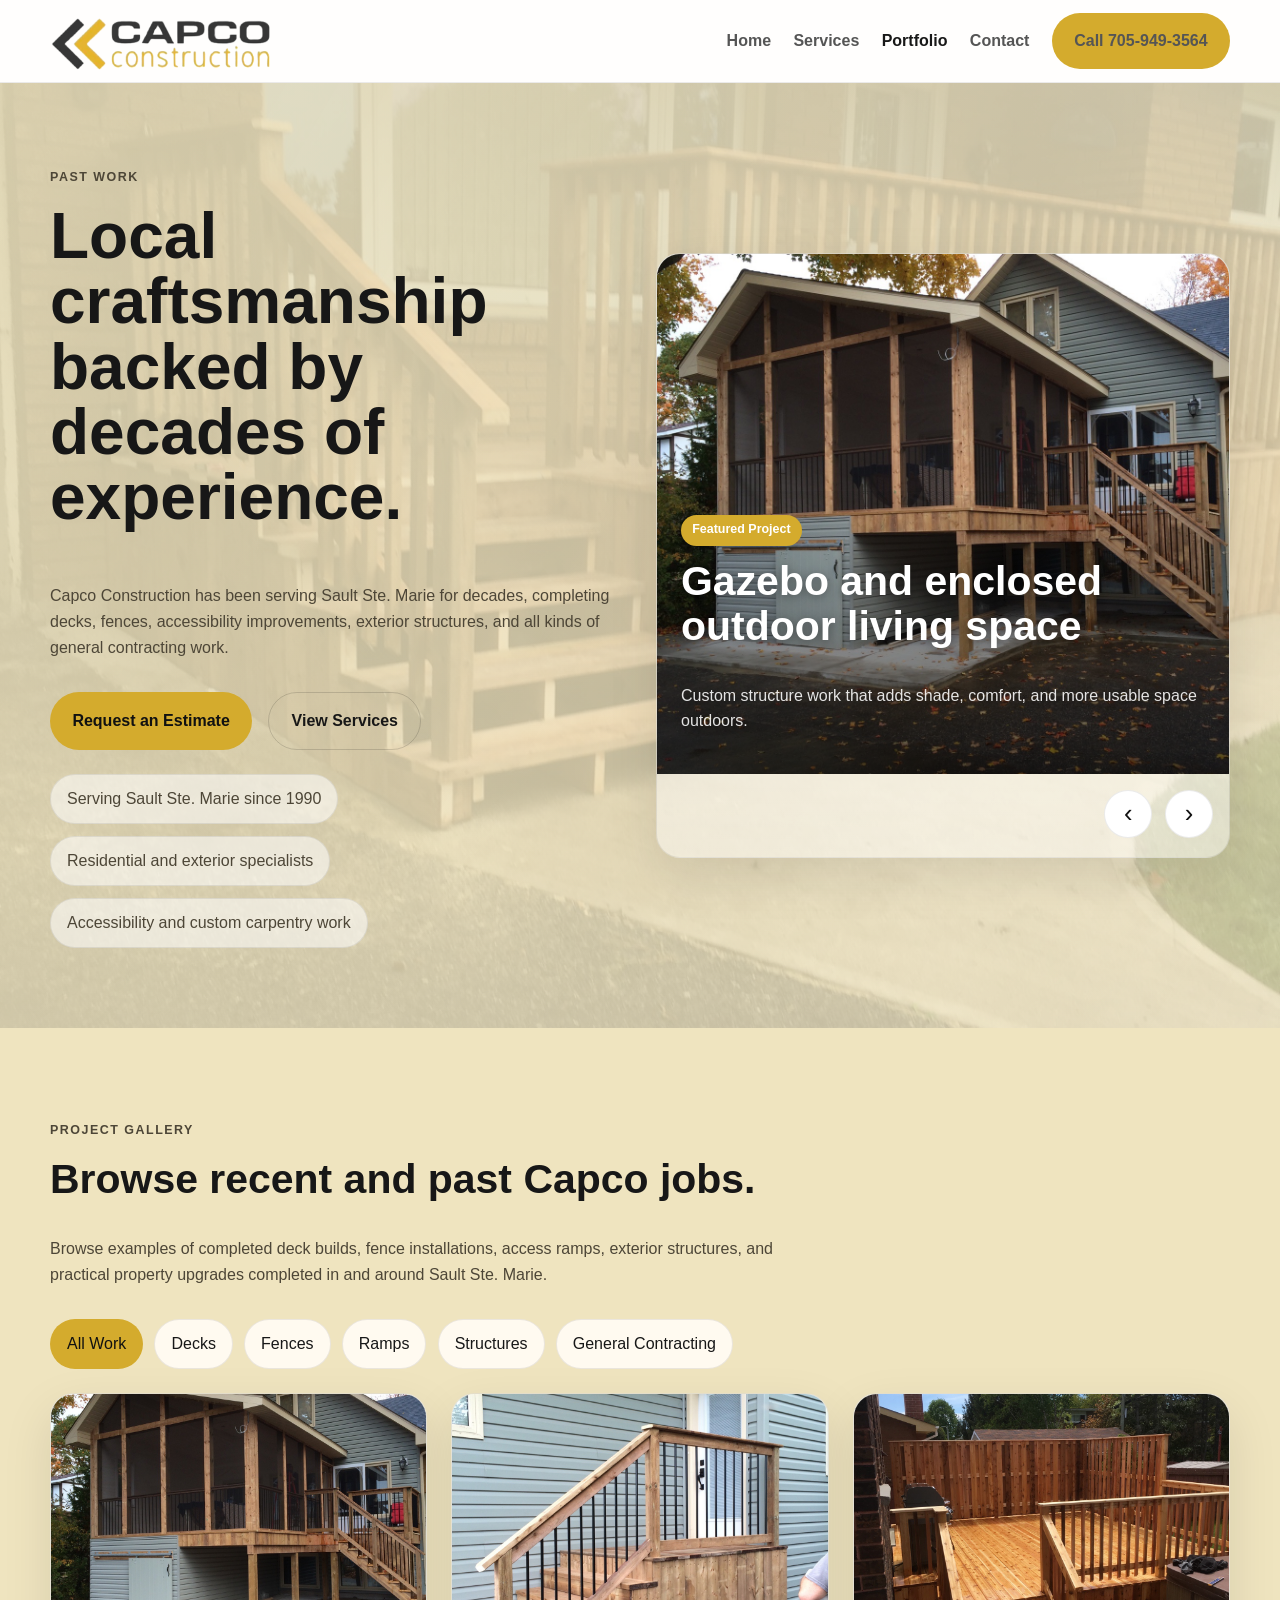
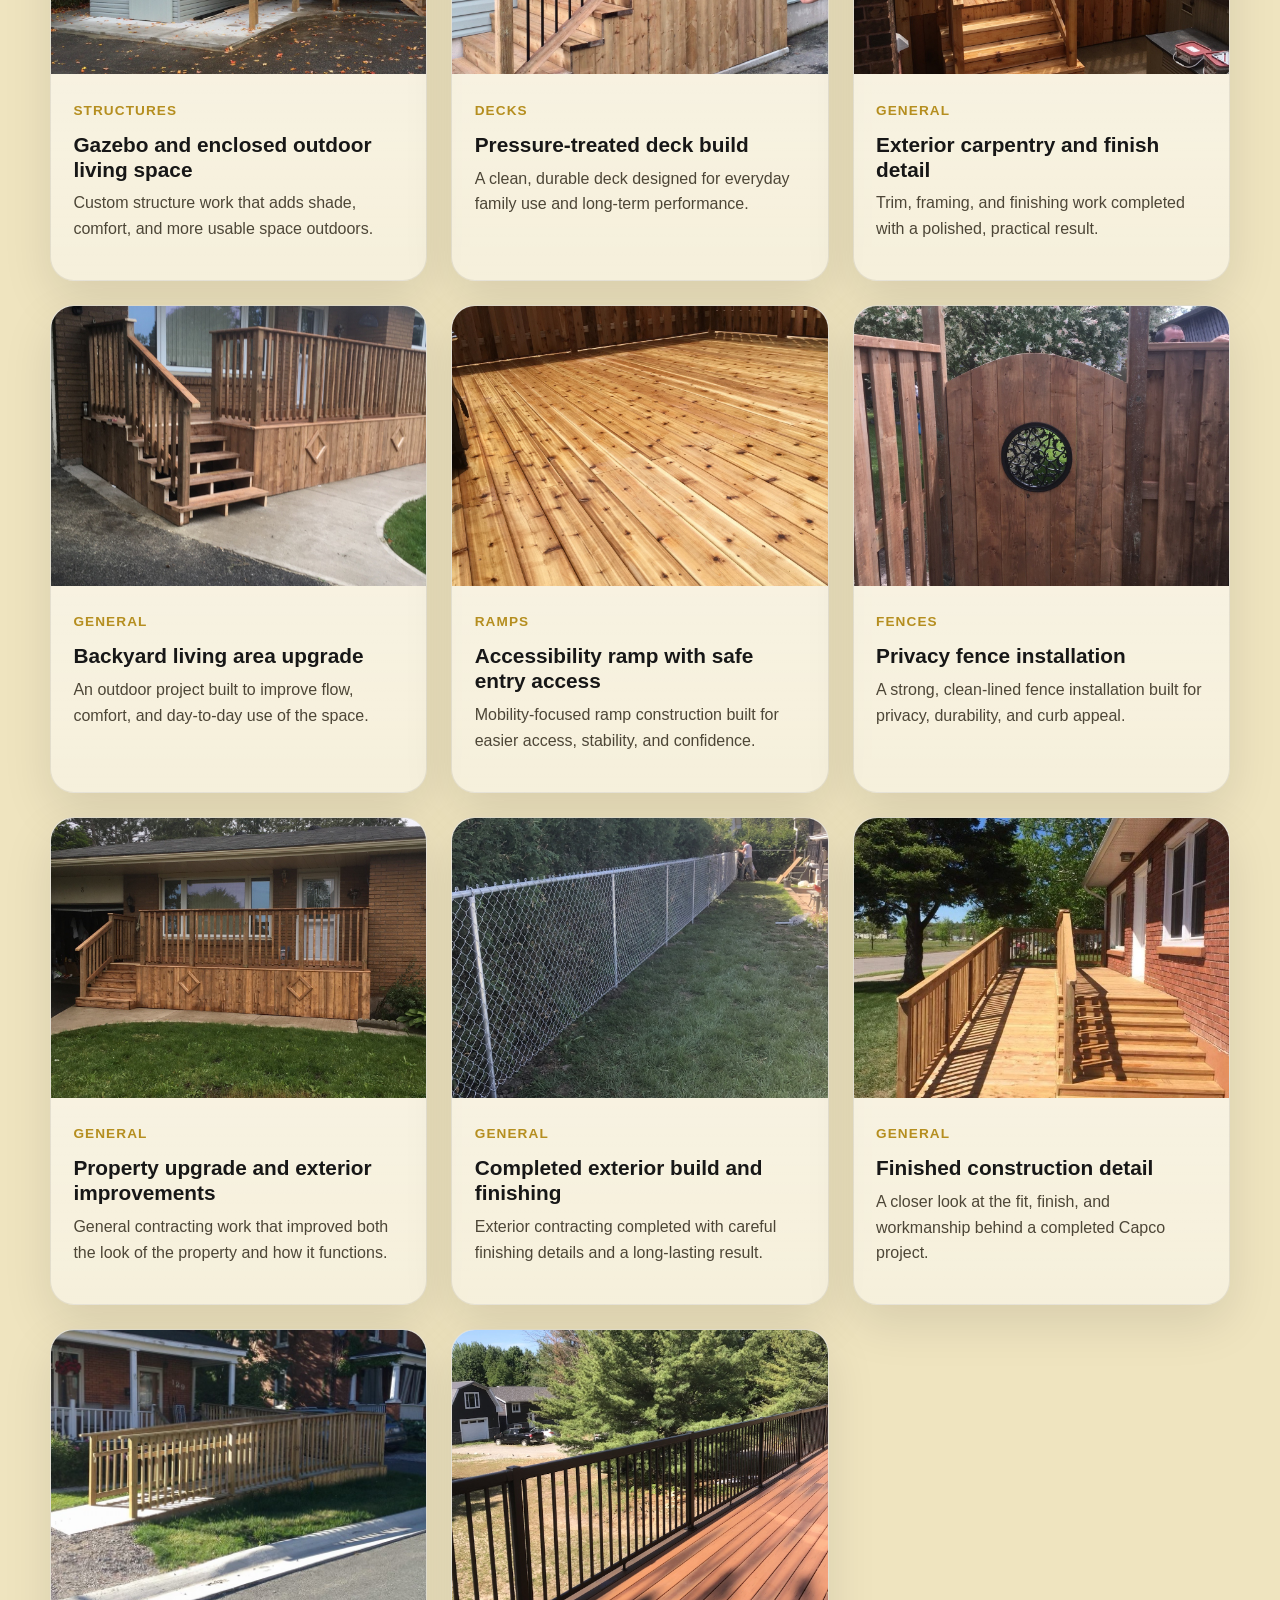
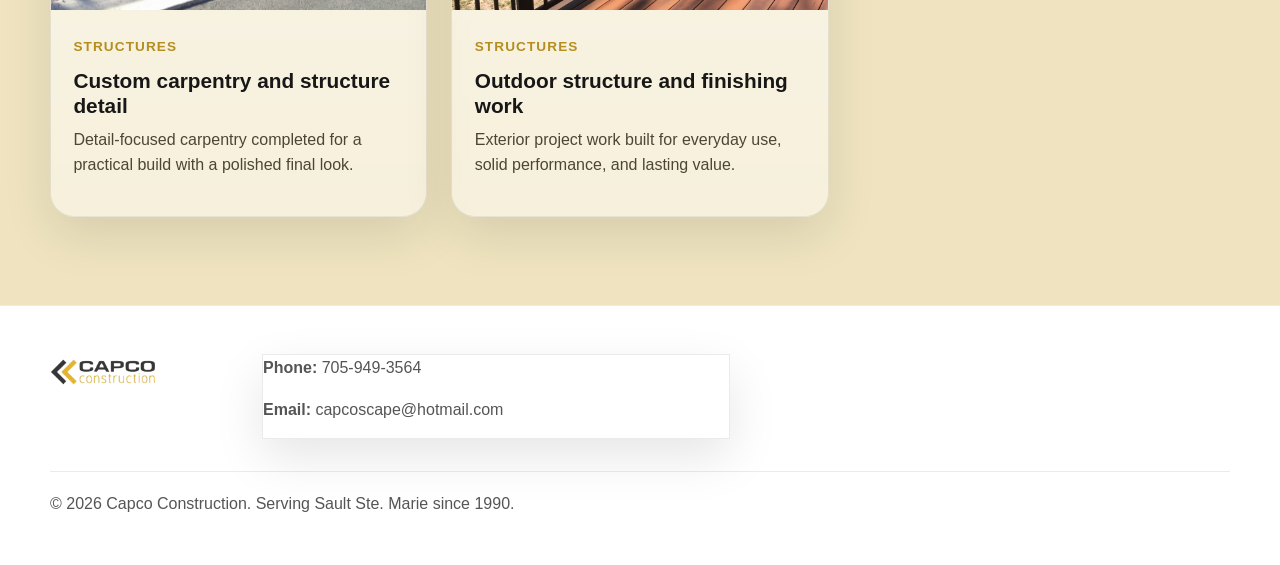
==== commit d3cfefb0: "Add quote flow and credibility sections" ====
--- a/portfolio/index.html
+++ b/portfolio/index.html
@@ -82,7 +82,7 @@
         <div class="section-head reveal">
           <p class="section-tag">Project gallery</p>
           <h2>Browse recent and past Capco jobs.</h2>
-          <p>Browse examples of completed decks, fences, ramps, exterior structures, and property upgrades.</p>
+          <p>Browse examples of completed deck builds, fence installations, access ramps, exterior structures, and practical property upgrades completed in and around Sault Ste. Marie.</p>
         </div>
 
         <div class="portfolio-toolbar reveal">
--- a/styles.css
+++ b/styles.css
@@ -174,7 +174,9 @@
 .footer-grid,
 .intro-grid,
 .cta-band-inner,
-.portfolio-hero-grid {
+.portfolio-hero-grid,
+.quote-grid,
+.closing-cta-inner {
   display: grid;
   gap: 2rem;
 }
@@ -238,9 +240,13 @@
 .portfolio-card,
 .feature-list article,
 .footer-block,
+.trust-card,
+.testimonial-card,
+.quote-form,
 .about-highlights div,
 .intro-bar,
 .cta-band-inner,
+.closing-cta-inner,
 .showcase-card {
   background: linear-gradient(180deg, rgba(255,255,255,0.65), rgba(255,255,255,0.45));
   border: 1px solid var(--line);
@@ -365,11 +371,135 @@
   border-radius: var(--radius-sm);
 }
 
+.trust-grid,
+.testimonial-grid {
+  display: grid;
+  gap: 1rem;
+}
+
+.trust-grid {
+  grid-template-columns: repeat(4, minmax(0, 1fr));
+}
+
+.testimonial-grid {
+  grid-template-columns: repeat(3, minmax(0, 1fr));
+}
+
+.trust-card,
+.testimonial-card {
+  padding: 1.5rem;
+  border-radius: var(--radius-sm);
+}
+
+.testimonial-card p {
+  font-size: 1.05rem;
+}
+
+.testimonial-card strong {
+  display: inline-block;
+  color: var(--gold-deep);
+  font-size: 0.9rem;
+  text-transform: uppercase;
+  letter-spacing: 0.08em;
+}
+
 .cta-band-inner {
   grid-template-columns: 1fr auto;
   align-items: center;
   padding: 2rem;
   border-radius: var(--radius);
+}
+
+.quote-grid {
+  grid-template-columns: 0.95fr 1.05fr;
+  align-items: start;
+}
+
+.quote-copy {
+  padding-right: 1rem;
+}
+
+.quote-points {
+  list-style: none;
+  padding: 0;
+  margin: 1.5rem 0 0;
+  display: grid;
+  gap: 0.8rem;
+}
+
+.quote-points li {
+  padding: 0.9rem 1rem;
+  background: rgba(255, 255, 255, 0.48);
+  border: 1px solid var(--line);
+  border-radius: var(--radius-sm);
+}
+
+.quote-form {
+  padding: 1.6rem;
+  border-radius: var(--radius);
+}
+
+.form-row {
+  display: grid;
+  gap: 0.45rem;
+  margin-bottom: 1rem;
+}
+
+.form-row-split {
+  grid-template-columns: 1fr 1fr;
+  gap: 1rem;
+}
+
+.form-row-split > div {
+  display: grid;
+  gap: 0.45rem;
+}
+
+.quote-form label {
+  font-weight: 700;
+}
+
+.quote-form input,
+.quote-form select,
+.quote-form textarea {
+  width: 100%;
+  padding: 0.9rem 1rem;
+  border: 1px solid rgba(0, 0, 0, 0.14);
+  border-radius: 8px;
+  background: rgba(255, 255, 255, 0.9);
+  color: var(--text);
+  font: inherit;
+}
+
+.quote-form textarea {
+  resize: vertical;
+  min-height: 150px;
+}
+
+.quote-form input:focus,
+.quote-form select:focus,
+.quote-form textarea:focus {
+  outline: 2px solid rgba(212, 171, 45, 0.35);
+  outline-offset: 2px;
+}
+
+.form-note {
+  margin: 1rem 0 0;
+  color: var(--muted);
+  font-size: 0.95rem;
+}
+
+.closing-cta-inner {
+  grid-template-columns: 1fr auto;
+  align-items: center;
+  padding: 2rem;
+  border-radius: var(--radius);
+}
+
+.closing-cta-actions {
+  display: flex;
+  flex-wrap: wrap;
+  gap: 0.9rem;
 }
 
 .site-footer {
@@ -380,7 +510,7 @@
 }
 
 .footer-grid {
-  grid-template-columns: 1fr 1fr 1fr;
+  grid-template-columns: minmax(0, 180px) 1fr 1fr;
   align-items: start;
 }
 
@@ -389,8 +519,15 @@
   color: var(--light-muted);
 }
 
+.footer-brand {
+  justify-self: start;
+  max-width: 180px;
+}
+
 .footer-logo {
-  width: clamp(180px, 20vw, 240px);
+  width: 110px;
+  max-width: 100%;
+  height: auto;
   margin-bottom: 1rem;
 }
 
@@ -541,18 +678,26 @@
   .footer-grid,
   .intro-grid,
   .cta-band-inner,
-  .portfolio-hero-grid {
+  .portfolio-hero-grid,
+  .quote-grid,
+  .closing-cta-inner {
     grid-template-columns: 1fr;
   }
 
   .service-grid,
   .portfolio-grid,
   .about-highlights,
-  .feature-list {
+  .feature-list,
+  .testimonial-grid {
     grid-template-columns: 1fr 1fr;
   }
 
+  .trust-grid {
+    grid-template-columns: 1fr 1fr;
+  }
+
   .about-copy { padding-right: 0; }
+  .quote-copy { padding-right: 0; }
   .showcase-media { height: 420px; }
 }
 
@@ -563,13 +708,20 @@
   .service-grid,
   .portfolio-grid,
   .about-highlights,
-  .feature-list {
+  .feature-list,
+  .trust-grid,
+  .testimonial-grid,
+  .form-row-split {
     grid-template-columns: 1fr;
   }
 
   .hero { padding-top: 5rem; }
   .showcase-media { height: 320px; }
   .footer-grid { gap: 1rem; }
+  .closing-cta-actions .btn,
+  .quote-form .btn {
+    width: 100%;
+  }
 }.site-credit {
   text-align: center;
   font-family: 'Roboto Mono', monospace;
